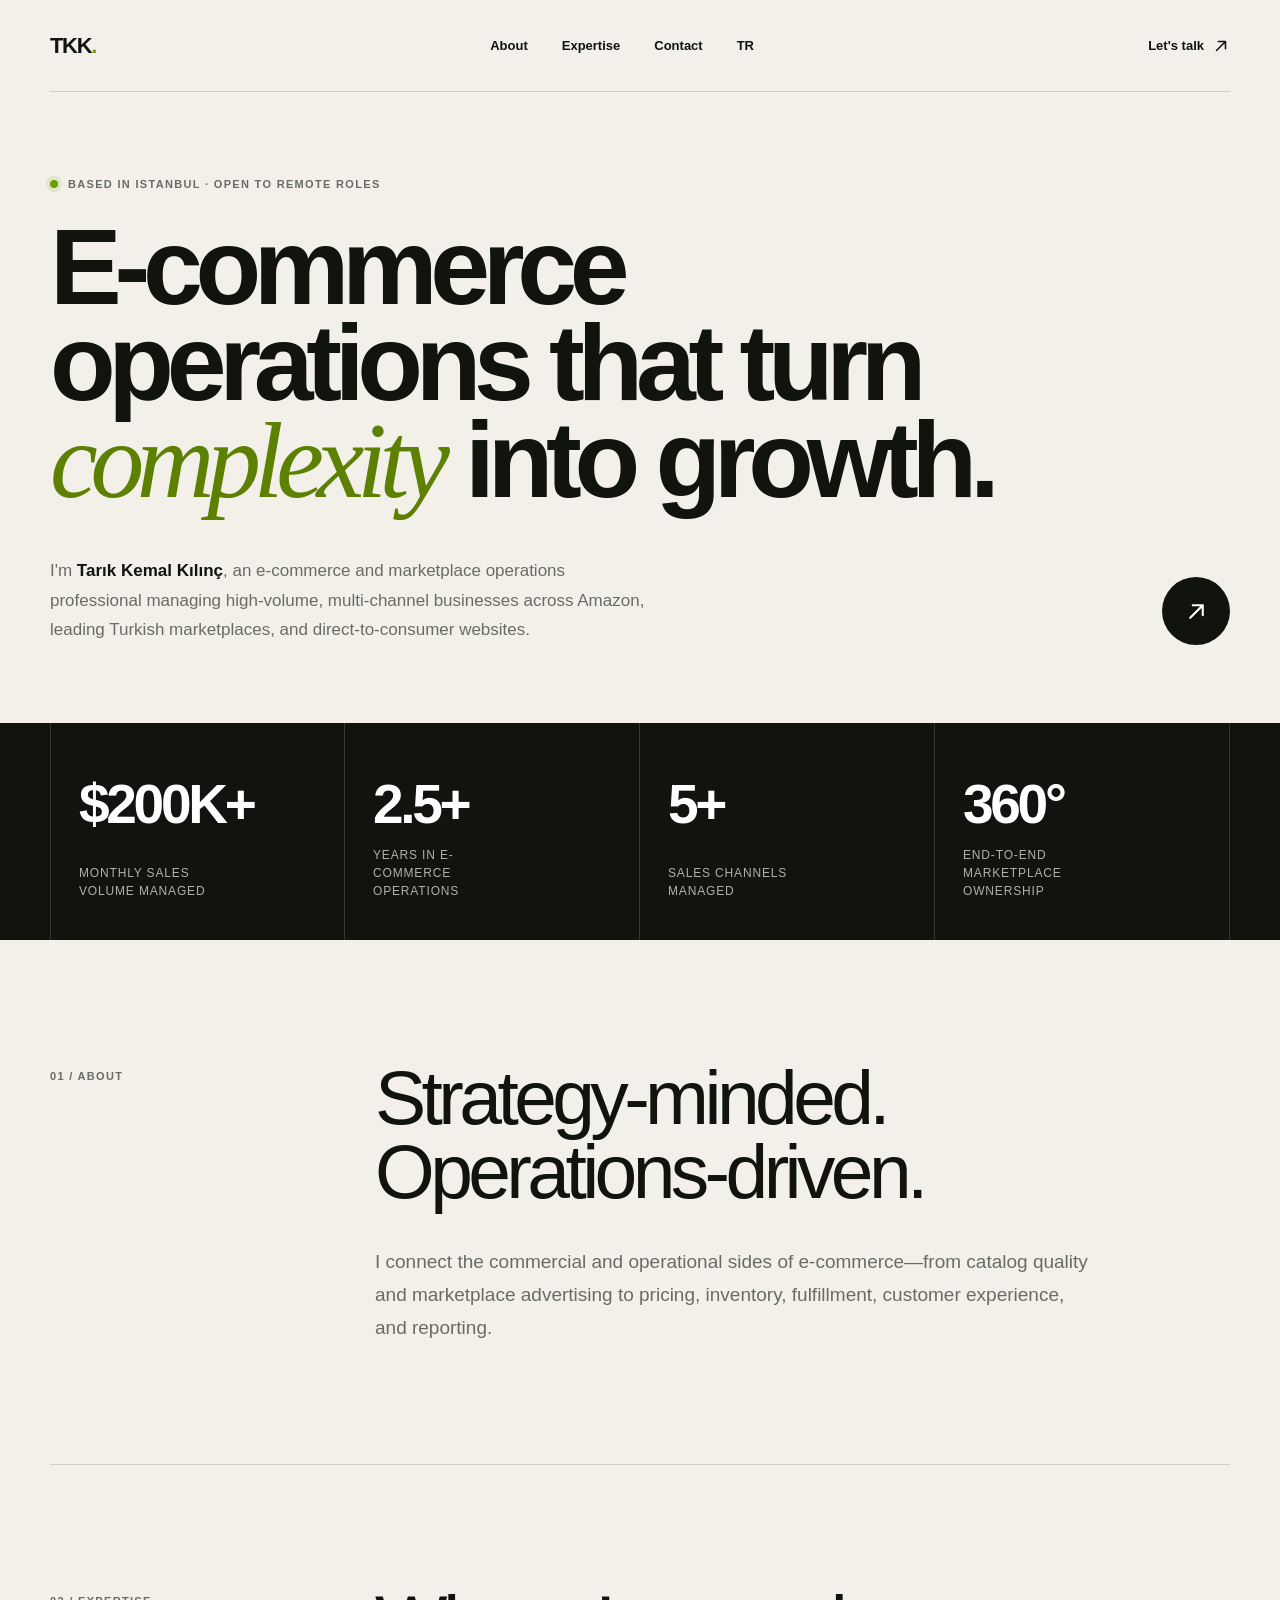
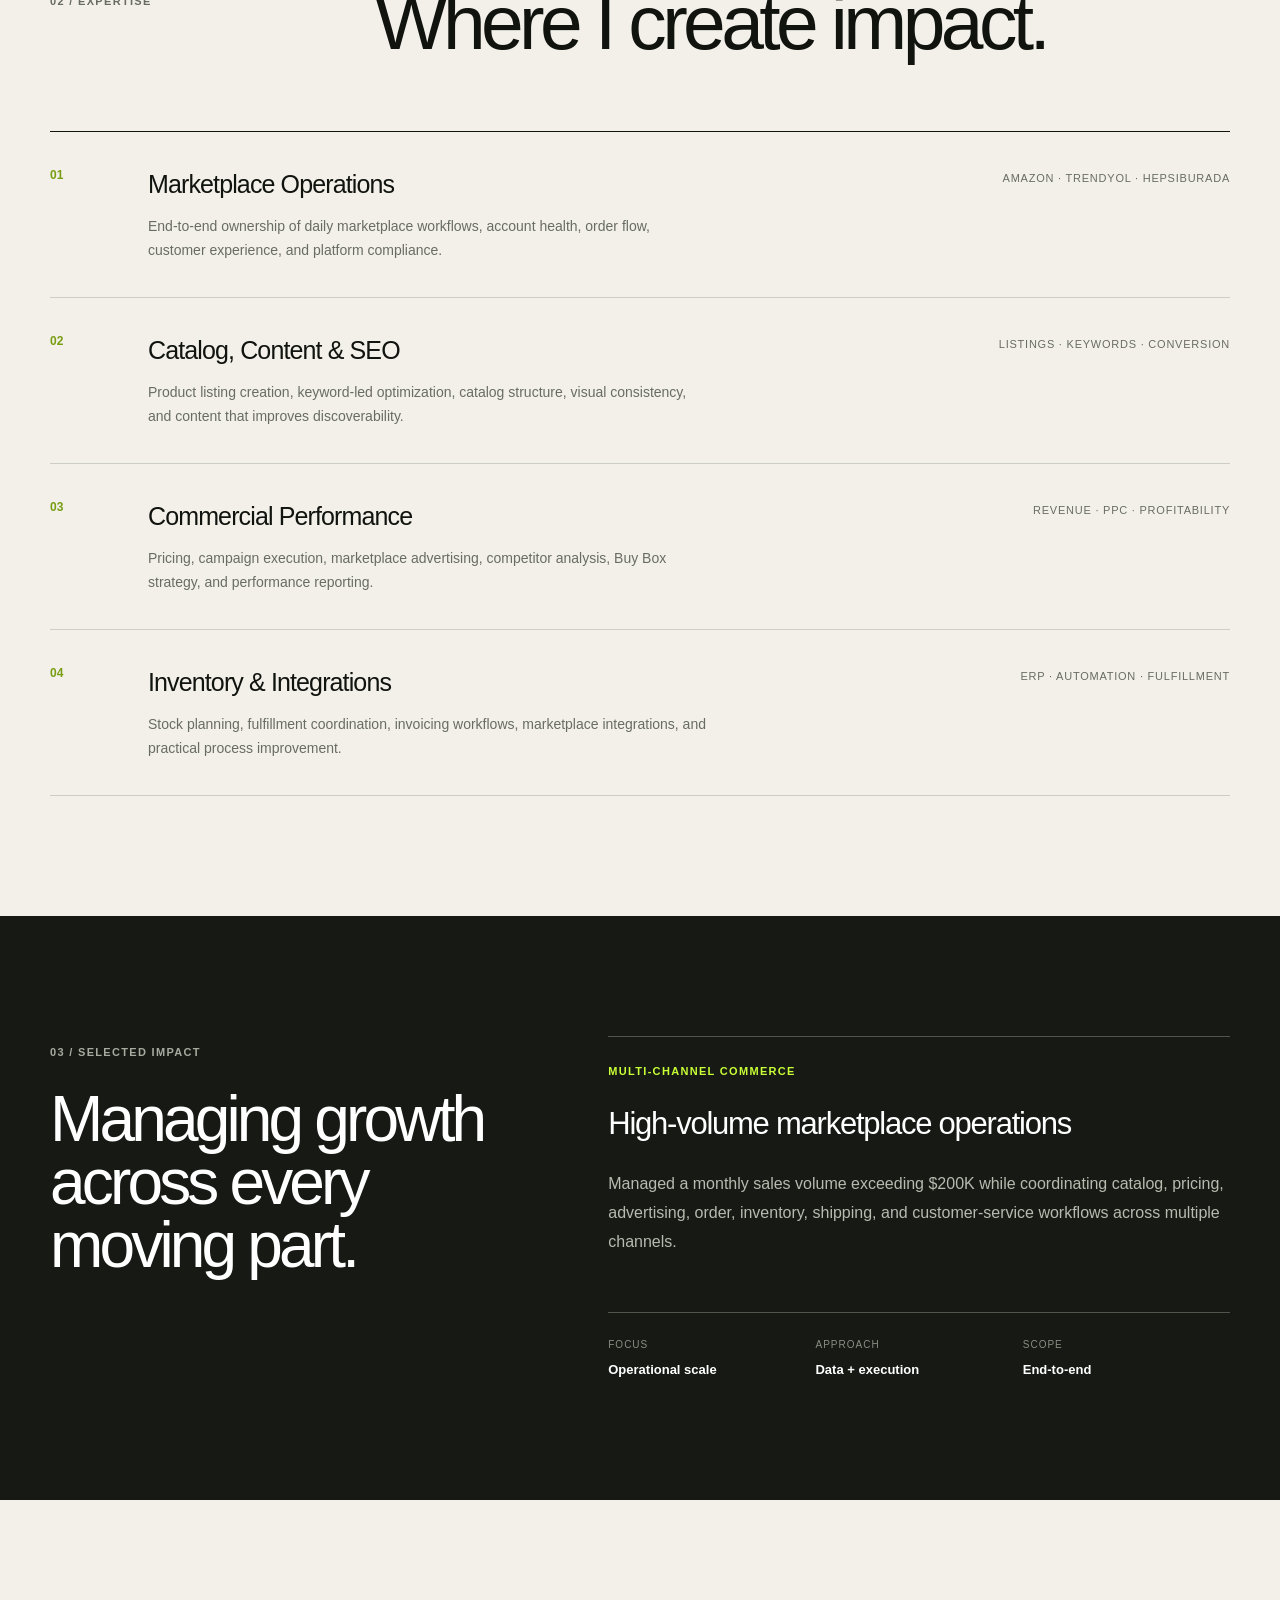
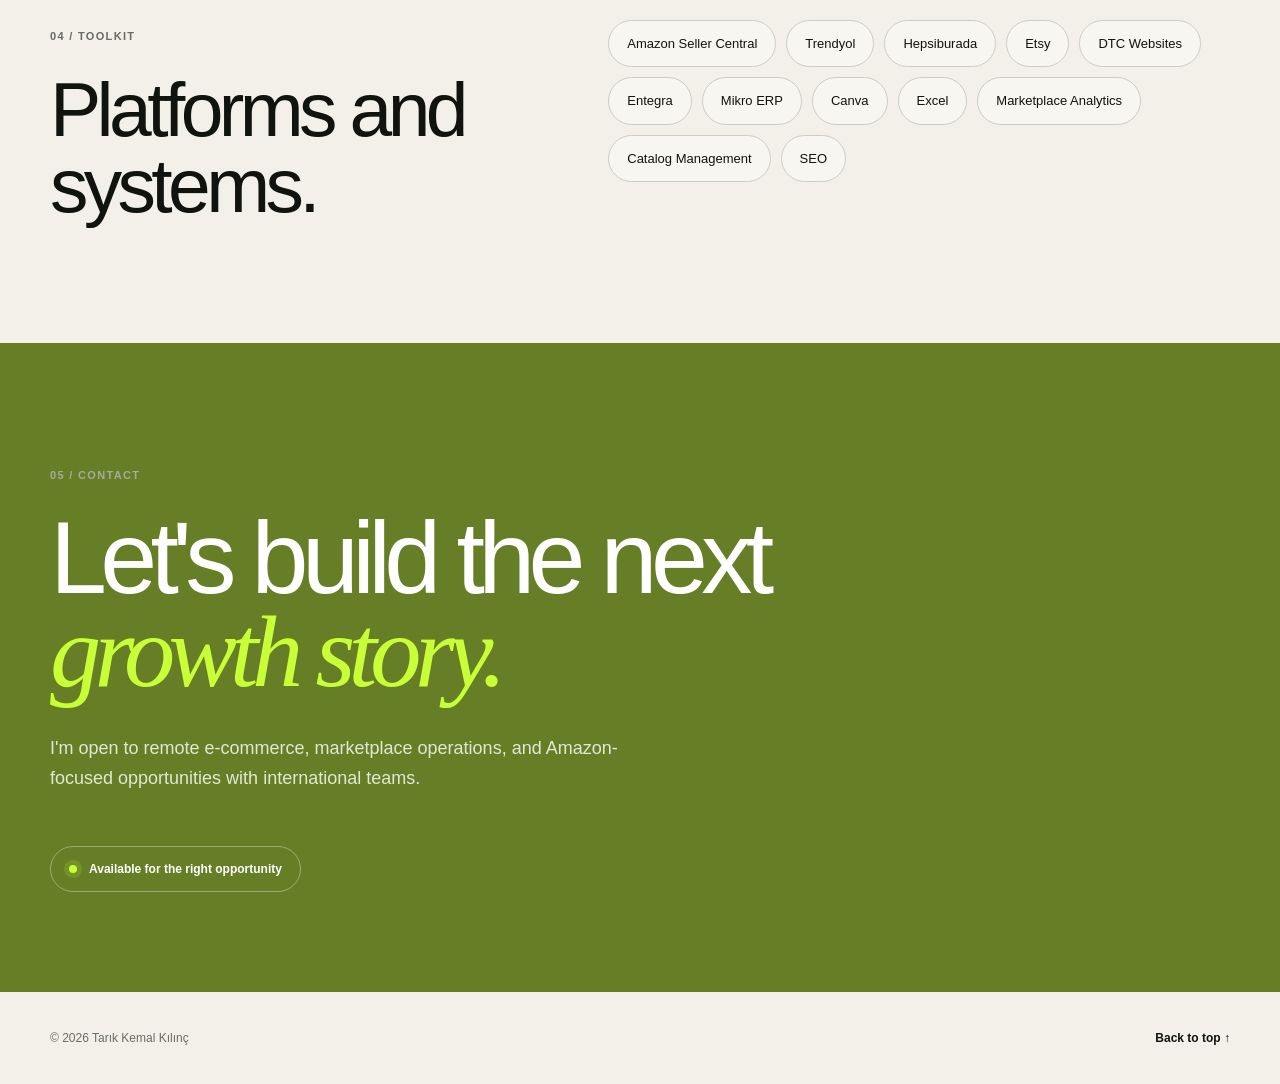
==== en/index.html @ 4c5a6d50 "Add English portfolio page" ====
<!doctype html>
<html lang="en">
<head>
  <meta charset="UTF-8">
  <meta name="viewport" content="width=device-width, initial-scale=1.0">
  <meta name="description" content="Tarık Kemal Kılınç — E-commerce and marketplace operations portfolio.">
  <title>Tarık Kemal Kılınç — E-Commerce Portfolio</title>
  <link rel="stylesheet" href="../styles.css">
</head>
<body id="top">
  <main>
    <nav class="nav shell" aria-label="Primary navigation">
      <a class="wordmark" href="#top" aria-label="Tarık Kemal Kılınç, home">TKK<span>.</span></a>
      <div class="nav-links"><a href="#about">About</a><a href="#expertise">Expertise</a><a href="#contact">Contact</a><a href="/?lang=tr" lang="tr">TR</a></div>
      <a class="nav-cta" href="#contact">Let's talk <svg viewBox="0 0 20 20" aria-hidden="true" class="icon"><path d="M5 15 15 5M7 5h8v8"></path></svg></a>
    </nav>

    <section class="hero shell">
      <div class="eyebrow"><span></span>Based in Istanbul · Open to remote roles</div>
      <h1>E-commerce operations that turn <em>complexity</em> into growth.</h1>
      <div class="hero-bottom">
        <p>I'm <strong>Tarık Kemal Kılınç</strong>, an e-commerce and marketplace operations professional managing high-volume, multi-channel businesses across Amazon, leading Turkish marketplaces, and direct-to-consumer websites.</p>
        <a class="round-link" href="#about" aria-label="Explore my experience"><svg viewBox="0 0 20 20" aria-hidden="true" class="icon"><path d="M5 15 15 5M7 5h8v8"></path></svg></a>
      </div>
    </section>

    <section class="metrics" aria-label="Career highlights"><div class="metrics-grid shell">
      <article><strong>$200K+</strong><span>Monthly sales volume managed</span></article>
      <article><strong>2.5+</strong><span>Years in e-commerce operations</span></article>
      <article><strong>5+</strong><span>Sales channels managed</span></article>
      <article><strong>360°</strong><span>End-to-end marketplace ownership</span></article>
    </div></section>

    <section class="about shell" id="about">
      <p class="section-index">01 / About</p>
      <div class="about-copy"><h2>Strategy-minded.<br>Operations-driven.</h2><p>I connect the commercial and operational sides of e-commerce—from catalog quality and marketplace advertising to pricing, inventory, fulfillment, customer experience, and reporting.</p></div>
    </section>

    <section class="expertise shell" id="expertise">
      <div class="section-heading"><p class="section-index">02 / Expertise</p><h2>Where I create impact.</h2></div>
      <div class="expertise-list">
        <article><span>01</span><div><h3>Marketplace Operations</h3><p>End-to-end ownership of daily marketplace workflows, account health, order flow, customer experience, and platform compliance.</p></div><p class="tags">Amazon · Trendyol · Hepsiburada</p></article>
        <article><span>02</span><div><h3>Catalog, Content &amp; SEO</h3><p>Product listing creation, keyword-led optimization, catalog structure, visual consistency, and content that improves discoverability.</p></div><p class="tags">Listings · Keywords · Conversion</p></article>
        <article><span>03</span><div><h3>Commercial Performance</h3><p>Pricing, campaign execution, marketplace advertising, competitor analysis, Buy Box strategy, and performance reporting.</p></div><p class="tags">Revenue · PPC · Profitability</p></article>
        <article><span>04</span><div><h3>Inventory &amp; Integrations</h3><p>Stock planning, fulfillment coordination, invoicing workflows, marketplace integrations, and practical process improvement.</p></div><p class="tags">ERP · Automation · Fulfillment</p></article>
      </div>
    </section>

    <section class="case-section"><div class="case-grid shell">
      <div class="case-intro"><p class="section-index light">03 / Selected impact</p><h2>Managing growth across every moving part.</h2></div>
      <article class="case-card"><p class="case-label">Multi-channel commerce</p><h3>High-volume marketplace operations</h3><p>Managed a monthly sales volume exceeding $200K while coordinating catalog, pricing, advertising, order, inventory, shipping, and customer-service workflows across multiple channels.</p><div class="case-details"><div><span>Focus</span><strong>Operational scale</strong></div><div><span>Approach</span><strong>Data + execution</strong></div><div><span>Scope</span><strong>End-to-end</strong></div></div></article>
    </div></section>

    <section class="toolkit shell">
      <div><p class="section-index">04 / Toolkit</p><h2>Platforms and systems.</h2></div>
      <div class="tool-cloud" aria-label="Platforms and tools"><span>Amazon Seller Central</span><span>Trendyol</span><span>Hepsiburada</span><span>Etsy</span><span>DTC Websites</span><span>Entegra</span><span>Mikro ERP</span><span>Canva</span><span>Excel</span><span>Marketplace Analytics</span><span>Catalog Management</span><span>SEO</span></div>
    </section>

    <section class="contact" id="contact"><div class="contact-inner shell"><p class="section-index light">05 / Contact</p><h2>Let's build the next<br><em>growth story.</em></h2><p>I'm open to remote e-commerce, marketplace operations, and Amazon-focused opportunities with international teams.</p><div class="availability"><span></span>Available for the right opportunity</div></div></section>
    <footer class="footer shell"><span>© 2026 Tarık Kemal Kılınç</span><a href="#top">Back to top ↑</a></footer>
  </main>
</body>
</html>
---- styles.css ----
/*! tailwindcss v4.2.1 | MIT License | https://tailwindcss.com */
@layer theme{:root,:host{--font-sans:ui-sans-serif, system-ui, sans-serif, "Apple Color Emoji", "Segoe UI Emoji", "Segoe UI Symbol", "Noto Color Emoji";--font-mono:ui-monospace, SFMono-Regular, Menlo, Monaco, Consolas, "Liberation Mono", "Courier New", monospace;--spacing:.25rem;--default-font-family:var(--font-sans);--default-mono-font-family:var(--font-mono)}}@layer base{*,:after,:before,::backdrop{box-sizing:border-box;border:0 solid;margin:0;padding:0}::file-selector-button{box-sizing:border-box;border:0 solid;margin:0;padding:0}html,:host{-webkit-text-size-adjust:100%;tab-size:4;line-height:1.5;font-family:var(--default-font-family,ui-sans-serif, system-ui, sans-serif, "Apple Color Emoji", "Segoe UI Emoji", "Segoe UI Symbol", "Noto Color Emoji");font-feature-settings:var(--default-font-feature-settings,normal);font-variation-settings:var(--default-font-variation-settings,normal);-webkit-tap-highlight-color:transparent}hr{height:0;color:inherit;border-top-width:1px}abbr:where([title]){-webkit-text-decoration:underline dotted;text-decoration:underline dotted}h1,h2,h3,h4,h5,h6{font-size:inherit;font-weight:inherit}a{color:inherit;-webkit-text-decoration:inherit;-webkit-text-decoration:inherit;-webkit-text-decoration:inherit;-webkit-text-decoration:inherit;text-decoration:inherit}b,strong{font-weight:bolder}code,kbd,samp,pre{font-family:var(--default-mono-font-family,ui-monospace, SFMono-Regular, Menlo, Monaco, Consolas, "Liberation Mono", "Courier New", monospace);font-feature-settings:var(--default-mono-font-feature-settings,normal);font-variation-settings:var(--default-mono-font-variation-settings,normal);font-size:1em}small{font-size:80%}sub,sup{vertical-align:baseline;font-size:75%;line-height:0;position:relative}sub{bottom:-.25em}sup{top:-.5em}table{text-indent:0;border-color:inherit;border-collapse:collapse}:-moz-focusring{outline:auto}progress{vertical-align:baseline}summary{display:list-item}ol,ul,menu{list-style:none}img,svg,video,canvas,audio,iframe,embed,object{vertical-align:middle;display:block}img,video{max-width:100%;height:auto}button,input,select,optgroup,textarea{font:inherit;font-feature-settings:inherit;font-variation-settings:inherit;letter-spacing:inherit;color:inherit;opacity:1;background-color:#0000;border-radius:0}::file-selector-button{font:inherit;font-feature-settings:inherit;font-variation-settings:inherit;letter-spacing:inherit;color:inherit;opacity:1;background-color:#0000;border-radius:0}:where(select:is([multiple],[size])) optgroup{font-weight:bolder}:where(select:is([multiple],[size])) optgroup option{padding-inline-start:20px}::file-selector-button{margin-inline-end:4px}::placeholder{opacity:1}@supports (not ((-webkit-appearance:-apple-pay-button))) or (contain-intrinsic-size:1px){::placeholder{color:currentColor}@supports (color:color-mix(in lab, red, red)){::placeholder{color:color-mix(in oklab, currentcolor 50%, transparent)}}}textarea{resize:vertical}::-webkit-search-decoration{-webkit-appearance:none}::-webkit-date-and-time-value{min-height:1lh;text-align:inherit}::-webkit-datetime-edit{display:inline-flex}::-webkit-datetime-edit-fields-wrapper{padding:0}::-webkit-datetime-edit{padding-block:0}::-webkit-datetime-edit-year-field{padding-block:0}::-webkit-datetime-edit-month-field{padding-block:0}::-webkit-datetime-edit-day-field{padding-block:0}::-webkit-datetime-edit-hour-field{padding-block:0}::-webkit-datetime-edit-minute-field{padding-block:0}::-webkit-datetime-edit-second-field{padding-block:0}::-webkit-datetime-edit-millisecond-field{padding-block:0}::-webkit-datetime-edit-meridiem-field{padding-block:0}::-webkit-calendar-picker-indicator{line-height:1}:-moz-ui-invalid{box-shadow:none}button,input:where([type=button],[type=reset],[type=submit]){appearance:button}::file-selector-button{appearance:button}::-webkit-inner-spin-button{height:auto}::-webkit-outer-spin-button{height:auto}[hidden]:where(:not([hidden=until-found])){display:none!important}}@layer components;@layer utilities{.visible{visibility:visible}.relative{position:relative}.start{inset-inline-start:var(--spacing)}.table{display:table}}:root{--ink:#11130f;--paper:#f2f0e9;--lime:#c8ff36;--muted:#696c64;--line:#cccec5}*{box-sizing:border-box}html{scroll-behavior:smooth}body{background:var(--paper);color:var(--ink);-webkit-font-smoothing:antialiased;margin:0;font-family:Arial,Helvetica,sans-serif}a{color:inherit;text-decoration:none}.shell{width:min(1180px,100% - 48px);margin-inline:auto}.nav{border-bottom:1px solid var(--line);justify-content:space-between;align-items:center;height:92px;display:flex}.wordmark{letter-spacing:-.06em;font-size:22px;font-weight:900}.wordmark span{color:#6e9c00}.nav-links{gap:34px;font-size:13px;font-weight:700;display:flex}.nav-links a,.nav-cta{transition:opacity .2s}.nav-links a:hover,.nav-cta:hover{opacity:.55}.nav-cta{align-items:center;gap:8px;font-size:13px;font-weight:800;display:flex}.icon{fill:none;stroke:currentColor;stroke-width:1.7px;stroke-linecap:round;stroke-linejoin:round;width:18px;height:18px}.hero{padding:84px 0 78px}.eyebrow{color:var(--muted);letter-spacing:.12em;text-transform:uppercase;align-items:center;gap:10px;font-size:11px;font-weight:800;display:flex}.eyebrow span{background:#6e9c00;border-radius:50%;width:8px;height:8px;box-shadow:0 0 0 4px #6e9c0021}.hero h1{letter-spacing:-.068em;max-width:1040px;margin:26px 0 46px;font-size:clamp(56px,8.4vw,114px);font-weight:800;line-height:.9}.hero h1 em{color:#5d8000;font-family:Georgia,Times New Roman,serif;font-weight:400}.hero-bottom{justify-content:space-between;align-items:flex-end;gap:30px;display:flex}.hero-bottom p{max-width:610px;color:var(--muted);margin:0;font-size:17px;line-height:1.75}.hero-bottom strong{color:var(--ink)}.round-link{background:var(--ink);color:#fff;border-radius:50%;place-items:center;width:68px;height:68px;transition:transform .2s,background .2s;display:grid}.round-link:hover{background:#5d8000;transform:rotate(45deg)}.round-link .icon{width:25px;height:25px}.metrics{background:var(--ink);color:#fff}.metrics-grid{grid-template-columns:repeat(4,1fr);display:grid}.metrics article{border-right:1px solid #34372e;flex-direction:column;justify-content:space-between;min-height:185px;padding:40px 28px;display:flex}.metrics article:first-child{border-left:1px solid #34372e}.metrics strong{letter-spacing:-.06em;font-size:clamp(38px,4.3vw,63px)}.metrics span{color:#aeb2a7;text-transform:uppercase;letter-spacing:.07em;max-width:150px;font-size:12px;line-height:1.5}.about{border-bottom:1px solid var(--line);grid-template-columns:1fr 3fr;gap:40px;padding:120px 0;display:grid}.section-index{color:var(--muted);letter-spacing:.12em;text-transform:uppercase;margin:8px 0;font-size:11px;font-weight:800}.about-copy h2{letter-spacing:-.06em;margin:0 0 36px;font-size:clamp(48px,6vw,84px);line-height:.97}.about-copy p{max-width:720px;color:var(--muted);margin:0;font-size:19px;line-height:1.75}.expertise{padding:120px 0}.section-heading{grid-template-columns:1fr 3fr;gap:40px;margin-bottom:70px;display:grid}.section-heading h2,.toolkit h2{letter-spacing:-.06em;margin:0;font-size:clamp(48px,6vw,80px);line-height:.98}.expertise-list{border-top:1px solid var(--ink)}.expertise-list article{border-bottom:1px solid var(--line);grid-template-columns:70px 1fr 250px;align-items:start;gap:28px;padding:34px 0;display:grid}.expertise-list article>span{color:#789d13;font-size:12px;font-weight:800}.expertise-list h3{letter-spacing:-.035em;margin:0 0 12px;font-size:25px}.expertise-list article div p{max-width:560px;color:var(--muted);margin:0;font-size:14px;line-height:1.7}.tags{text-align:right;color:var(--muted);letter-spacing:.07em;text-transform:uppercase;margin:4px 0 0;font-size:11px}.case-section{color:#fff;background:#171a14;padding:120px 0}.case-grid{grid-template-columns:1fr 1.3fr;align-items:start;gap:80px;display:grid}.light{color:#a7aa9f}.case-intro h2{letter-spacing:-.06em;max-width:480px;margin:28px 0 0;font-size:clamp(44px,5vw,70px);line-height:.98}.case-card{border-top:1px solid #51554b;padding-top:26px}.case-label{color:var(--lime);text-transform:uppercase;letter-spacing:.12em;font-size:11px;font-weight:800}.case-card h3{letter-spacing:-.04em;margin:22px 0;font-size:31px}.case-card>p:not(.case-label){color:#b7baaf;font-size:16px;line-height:1.8}.case-details{border-top:1px solid #51554b;grid-template-columns:repeat(3,1fr);margin-top:56px;display:grid}.case-details div{flex-direction:column;gap:8px;padding:24px 16px 0 0;display:flex}.case-details span{color:#898d82;text-transform:uppercase;letter-spacing:.1em;font-size:10px}.case-details strong{font-size:13px}.toolkit{grid-template-columns:1fr 1.3fr;gap:80px;padding:120px 0;display:grid}.toolkit h2{margin-top:28px}.tool-cloud{flex-wrap:wrap;align-content:flex-start;gap:10px;display:flex}.tool-cloud span{border:1px solid var(--line);background:#ffffff59;border-radius:999px;padding:13px 18px;font-size:13px}.contact{color:#fff;background:#667f26;padding:116px 0 100px}.contact h2{letter-spacing:-.065em;margin:28px 0 34px;font-size:clamp(58px,8vw,106px);line-height:.91}.contact h2 em{color:var(--lime);font-family:Georgia,Times New Roman,serif;font-weight:400}.contact-inner>p:not(.section-index){color:#e2e8d5;max-width:610px;font-size:18px;line-height:1.7}.availability{border:1px solid #ffffff59;border-radius:999px;align-items:center;gap:12px;margin-top:52px;padding:13px 18px;font-size:12px;font-weight:700;display:inline-flex}.availability span{background:var(--lime);border-radius:50%;width:8px;height:8px;box-shadow:0 0 0 5px #c8ff3626}.footer{min-height:92px;color:var(--muted);justify-content:space-between;align-items:center;font-size:12px;display:flex}.footer a{color:var(--ink);font-weight:800}@media (width<=760px){.shell{width:min(100% - 30px,1180px)}.nav{height:74px}.nav-links{display:none}.hero{padding:58px 0 60px}.hero h1{margin-top:22px;font-size:clamp(52px,16vw,80px);line-height:.91}.hero-bottom{align-items:center}.hero-bottom p{font-size:15px}.round-link{flex:0 0 54px;width:54px;height:54px}.metrics-grid{grid-template-columns:1fr 1fr}.metrics article{border-bottom:1px solid #34372e;min-height:155px}.metrics article:nth-child(odd){border-left:1px solid #34372e}.about{grid-template-columns:1fr;gap:30px;padding:84px 0}.about-copy h2{font-size:52px}.expertise{padding:84px 0}.section-heading{grid-template-columns:1fr;gap:28px;margin-bottom:48px}.section-heading h2,.toolkit h2{font-size:50px}.expertise-list article{grid-template-columns:36px 1fr;gap:14px}.tags{text-align:left;grid-column:2}.case-section{padding:84px 0}.case-grid{grid-template-columns:1fr;gap:60px}.case-details{gap:8px}.case-details strong{font-size:11px}.toolkit{grid-template-columns:1fr;gap:52px;padding:84px 0}.contact{padding:84px 0 76px}.contact h2{font-size:56px}.footer{min-height:76px}}@media (prefers-reduced-motion:reduce){html{scroll-behavior:auto}*,:before,:after{transition:none!important}}
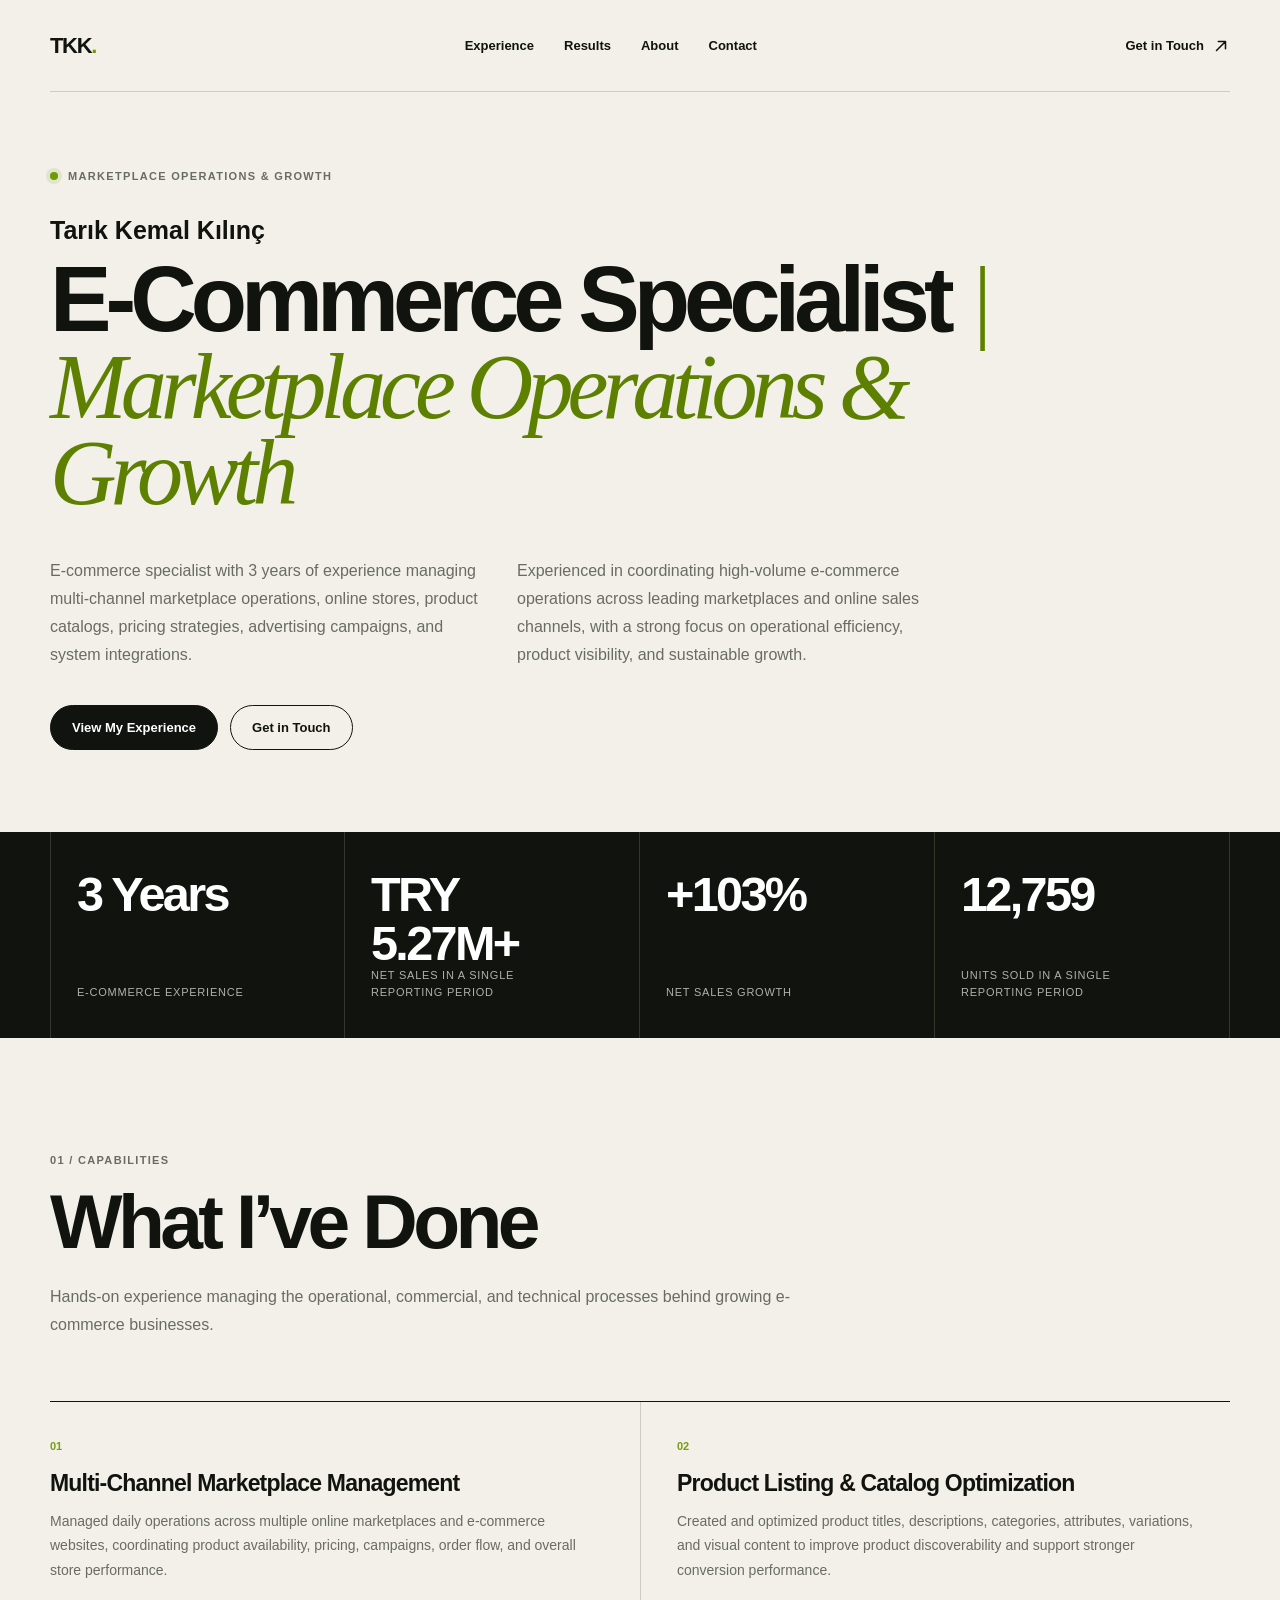
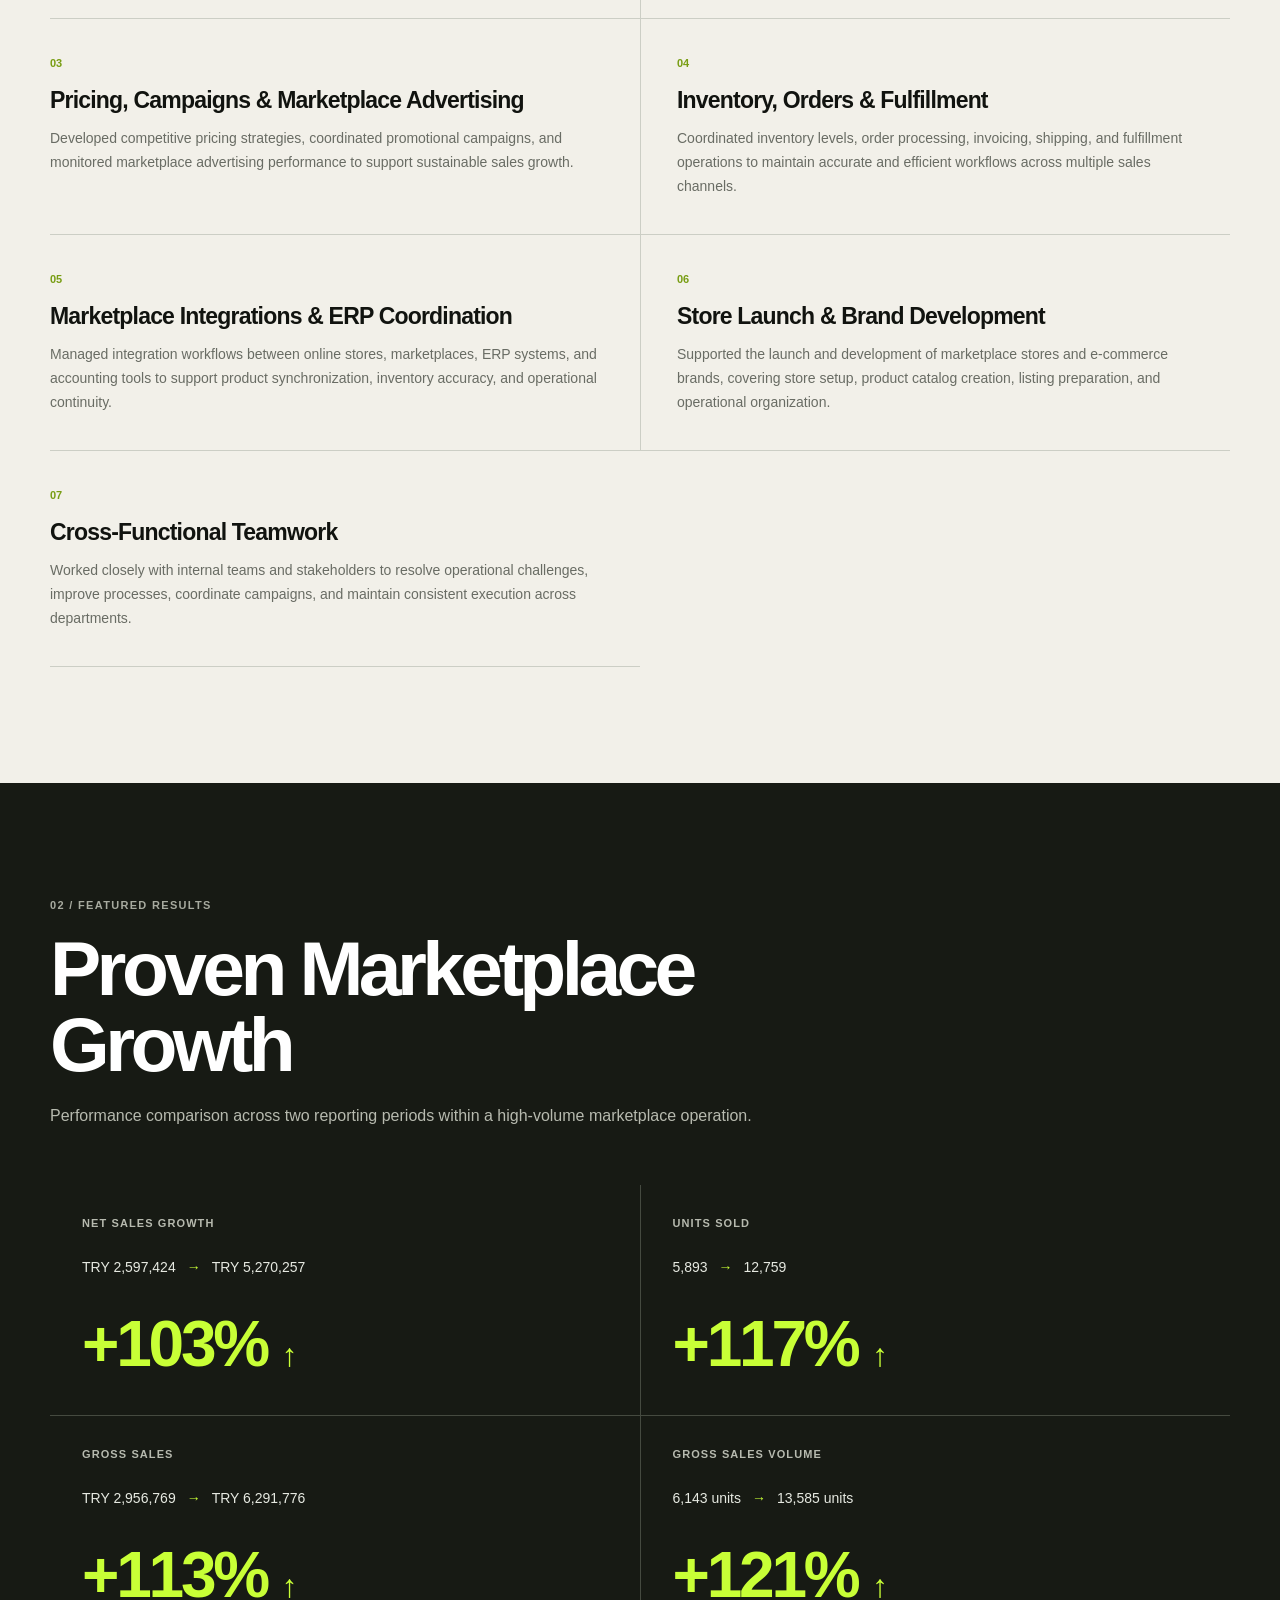
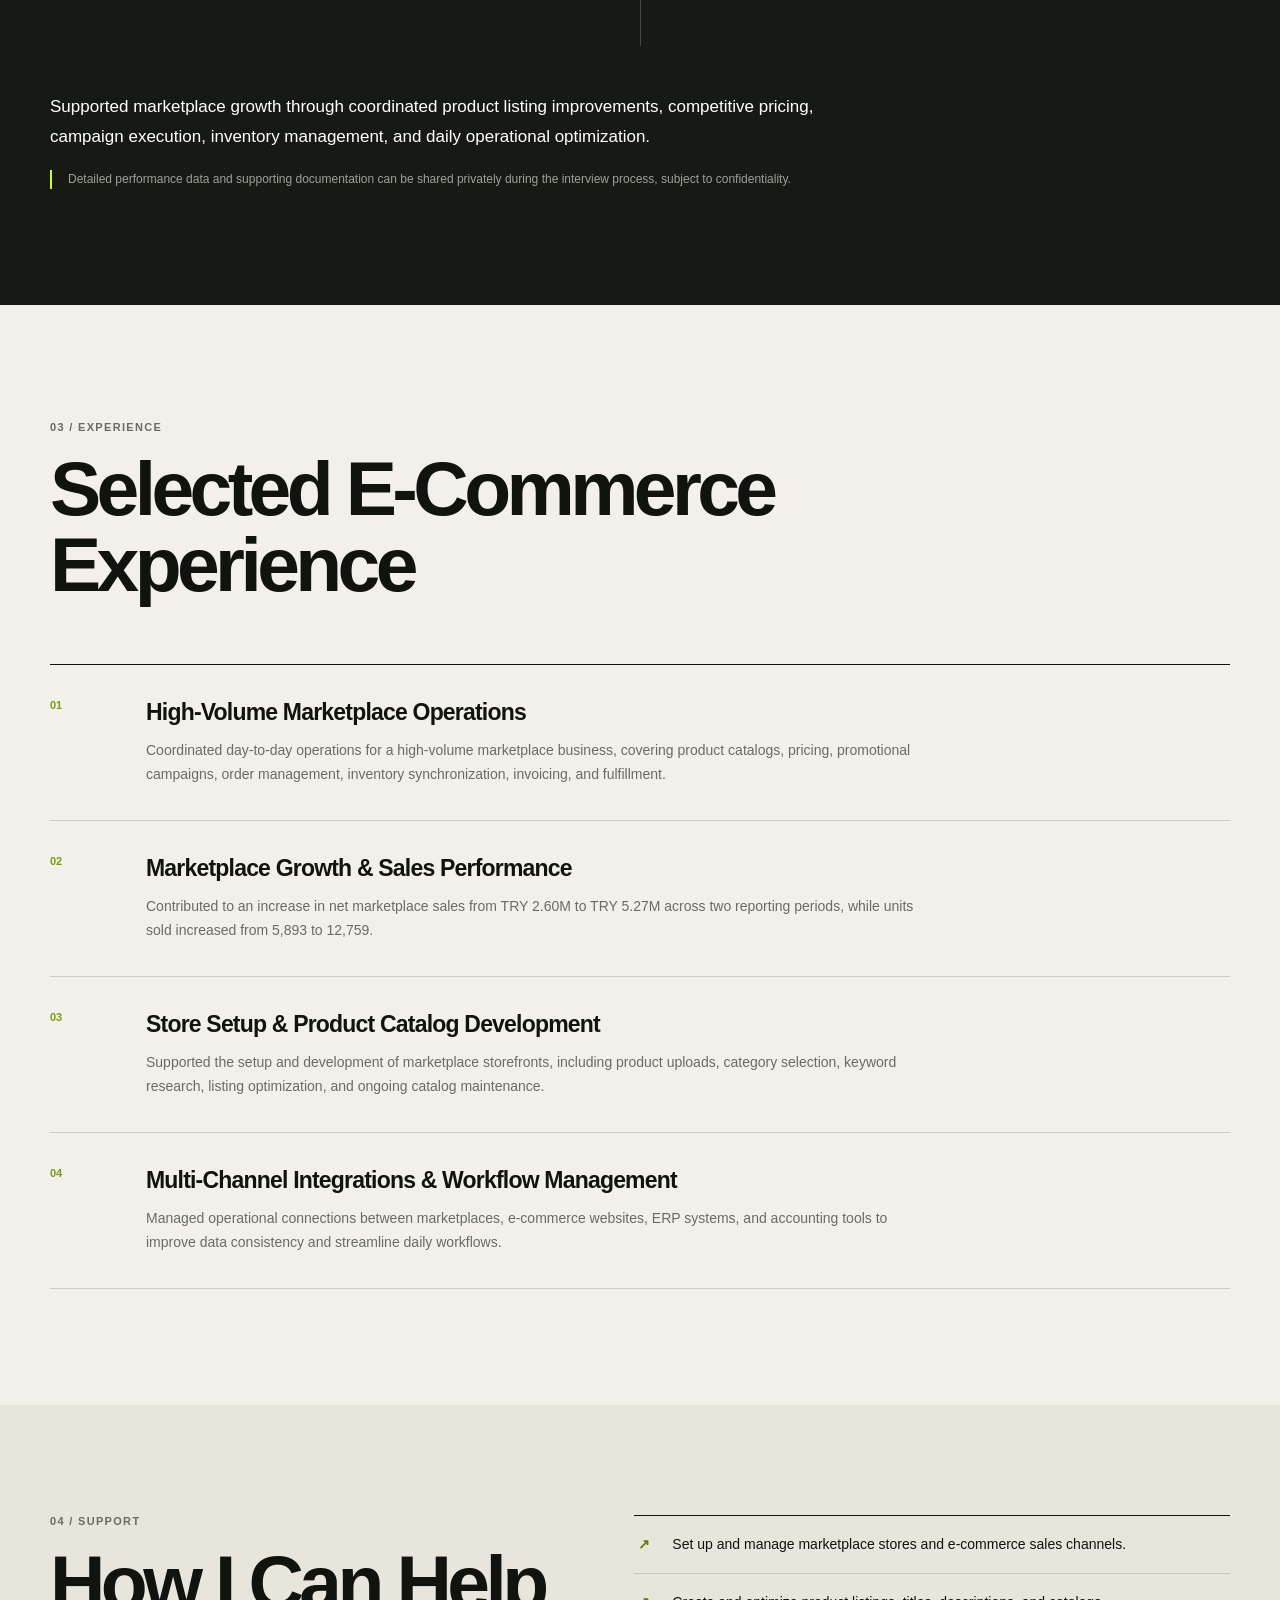
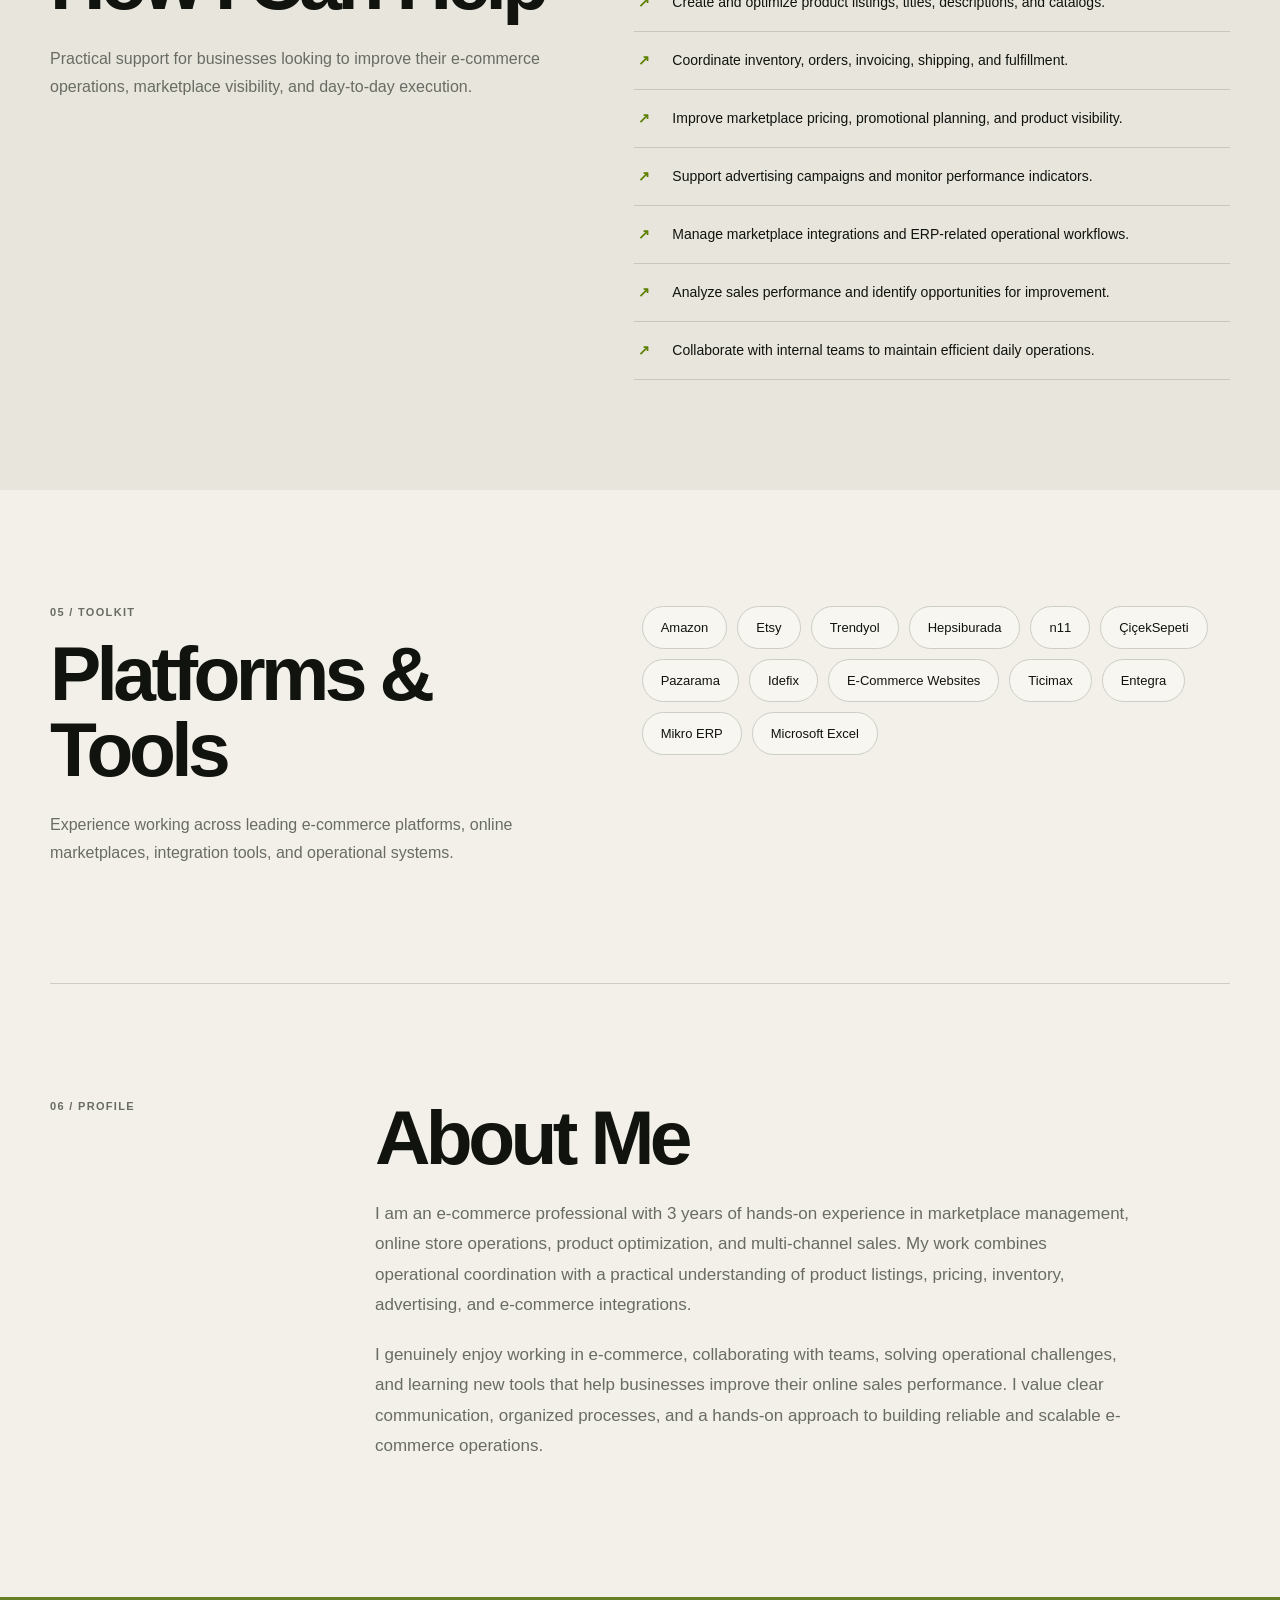
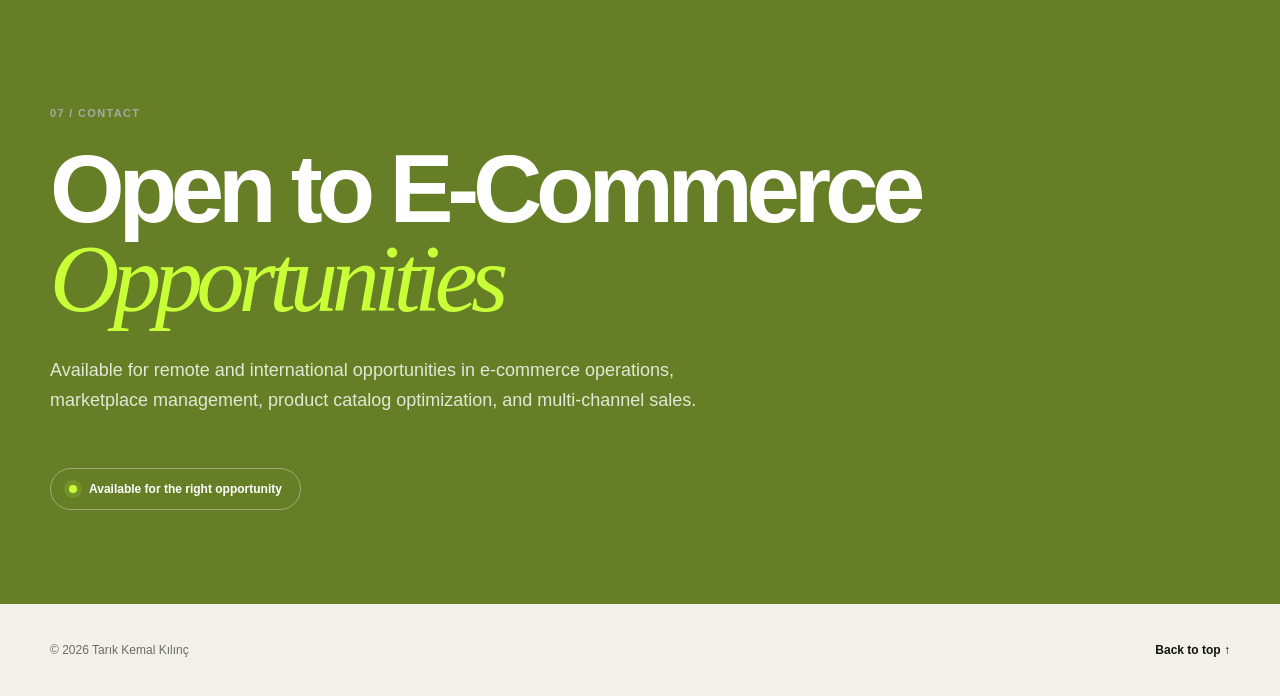
==== commit 92de0661: "Redirect legacy English route to portfolio" ====
--- a/en/index.html
+++ b/en/index.html
@@ -1,63 +1 @@
-<!doctype html>
-<html lang="en">
-<head>
-  <meta charset="UTF-8">
-  <meta name="viewport" content="width=device-width, initial-scale=1.0">
-  <meta name="description" content="Tarık Kemal Kılınç — E-commerce and marketplace operations portfolio.">
-  <title>Tarık Kemal Kılınç — E-Commerce Portfolio</title>
-  <link rel="stylesheet" href="../styles.css">
-</head>
-<body id="top">
-  <main>
-    <nav class="nav shell" aria-label="Primary navigation">
-      <a class="wordmark" href="#top" aria-label="Tarık Kemal Kılınç, home">TKK<span>.</span></a>
-      <div class="nav-links"><a href="#about">About</a><a href="#expertise">Expertise</a><a href="#contact">Contact</a><a href="/?lang=tr" lang="tr">TR</a></div>
-      <a class="nav-cta" href="#contact">Let's talk <svg viewBox="0 0 20 20" aria-hidden="true" class="icon"><path d="M5 15 15 5M7 5h8v8"></path></svg></a>
-    </nav>
-
-    <section class="hero shell">
-      <div class="eyebrow"><span></span>Based in Istanbul · Open to remote roles</div>
-      <h1>E-commerce operations that turn <em>complexity</em> into growth.</h1>
-      <div class="hero-bottom">
-        <p>I'm <strong>Tarık Kemal Kılınç</strong>, an e-commerce and marketplace operations professional managing high-volume, multi-channel businesses across Amazon, leading Turkish marketplaces, and direct-to-consumer websites.</p>
-        <a class="round-link" href="#about" aria-label="Explore my experience"><svg viewBox="0 0 20 20" aria-hidden="true" class="icon"><path d="M5 15 15 5M7 5h8v8"></path></svg></a>
-      </div>
-    </section>
-
-    <section class="metrics" aria-label="Career highlights"><div class="metrics-grid shell">
-      <article><strong>$200K+</strong><span>Monthly sales volume managed</span></article>
-      <article><strong>2.5+</strong><span>Years in e-commerce operations</span></article>
-      <article><strong>5+</strong><span>Sales channels managed</span></article>
-      <article><strong>360°</strong><span>End-to-end marketplace ownership</span></article>
-    </div></section>
-
-    <section class="about shell" id="about">
-      <p class="section-index">01 / About</p>
-      <div class="about-copy"><h2>Strategy-minded.<br>Operations-driven.</h2><p>I connect the commercial and operational sides of e-commerce—from catalog quality and marketplace advertising to pricing, inventory, fulfillment, customer experience, and reporting.</p></div>
-    </section>
-
-    <section class="expertise shell" id="expertise">
-      <div class="section-heading"><p class="section-index">02 / Expertise</p><h2>Where I create impact.</h2></div>
-      <div class="expertise-list">
-        <article><span>01</span><div><h3>Marketplace Operations</h3><p>End-to-end ownership of daily marketplace workflows, account health, order flow, customer experience, and platform compliance.</p></div><p class="tags">Amazon · Trendyol · Hepsiburada</p></article>
-        <article><span>02</span><div><h3>Catalog, Content &amp; SEO</h3><p>Product listing creation, keyword-led optimization, catalog structure, visual consistency, and content that improves discoverability.</p></div><p class="tags">Listings · Keywords · Conversion</p></article>
-        <article><span>03</span><div><h3>Commercial Performance</h3><p>Pricing, campaign execution, marketplace advertising, competitor analysis, Buy Box strategy, and performance reporting.</p></div><p class="tags">Revenue · PPC · Profitability</p></article>
-        <article><span>04</span><div><h3>Inventory &amp; Integrations</h3><p>Stock planning, fulfillment coordination, invoicing workflows, marketplace integrations, and practical process improvement.</p></div><p class="tags">ERP · Automation · Fulfillment</p></article>
-      </div>
-    </section>
-
-    <section class="case-section"><div class="case-grid shell">
-      <div class="case-intro"><p class="section-index light">03 / Selected impact</p><h2>Managing growth across every moving part.</h2></div>
-      <article class="case-card"><p class="case-label">Multi-channel commerce</p><h3>High-volume marketplace operations</h3><p>Managed a monthly sales volume exceeding $200K while coordinating catalog, pricing, advertising, order, inventory, shipping, and customer-service workflows across multiple channels.</p><div class="case-details"><div><span>Focus</span><strong>Operational scale</strong></div><div><span>Approach</span><strong>Data + execution</strong></div><div><span>Scope</span><strong>End-to-end</strong></div></div></article>
-    </div></section>
-
-    <section class="toolkit shell">
-      <div><p class="section-index">04 / Toolkit</p><h2>Platforms and systems.</h2></div>
-      <div class="tool-cloud" aria-label="Platforms and tools"><span>Amazon Seller Central</span><span>Trendyol</span><span>Hepsiburada</span><span>Etsy</span><span>DTC Websites</span><span>Entegra</span><span>Mikro ERP</span><span>Canva</span><span>Excel</span><span>Marketplace Analytics</span><span>Catalog Management</span><span>SEO</span></div>
-    </section>
-
-    <section class="contact" id="contact"><div class="contact-inner shell"><p class="section-index light">05 / Contact</p><h2>Let's build the next<br><em>growth story.</em></h2><p>I'm open to remote e-commerce, marketplace operations, and Amazon-focused opportunities with international teams.</p><div class="availability"><span></span>Available for the right opportunity</div></div></section>
-    <footer class="footer shell"><span>© 2026 Tarık Kemal Kılınç</span><a href="#top">Back to top ↑</a></footer>
-  </main>
-</body>
-</html>
+<!doctype html><html lang="en"><head><meta charset="utf-8"><meta name="viewport" content="width=device-width,initial-scale=1"><meta http-equiv="refresh" content="0;url=/"><title>Tarık Kemal Kılınç</title></head><body><p><a href="/">View the portfolio</a></p></body></html>
